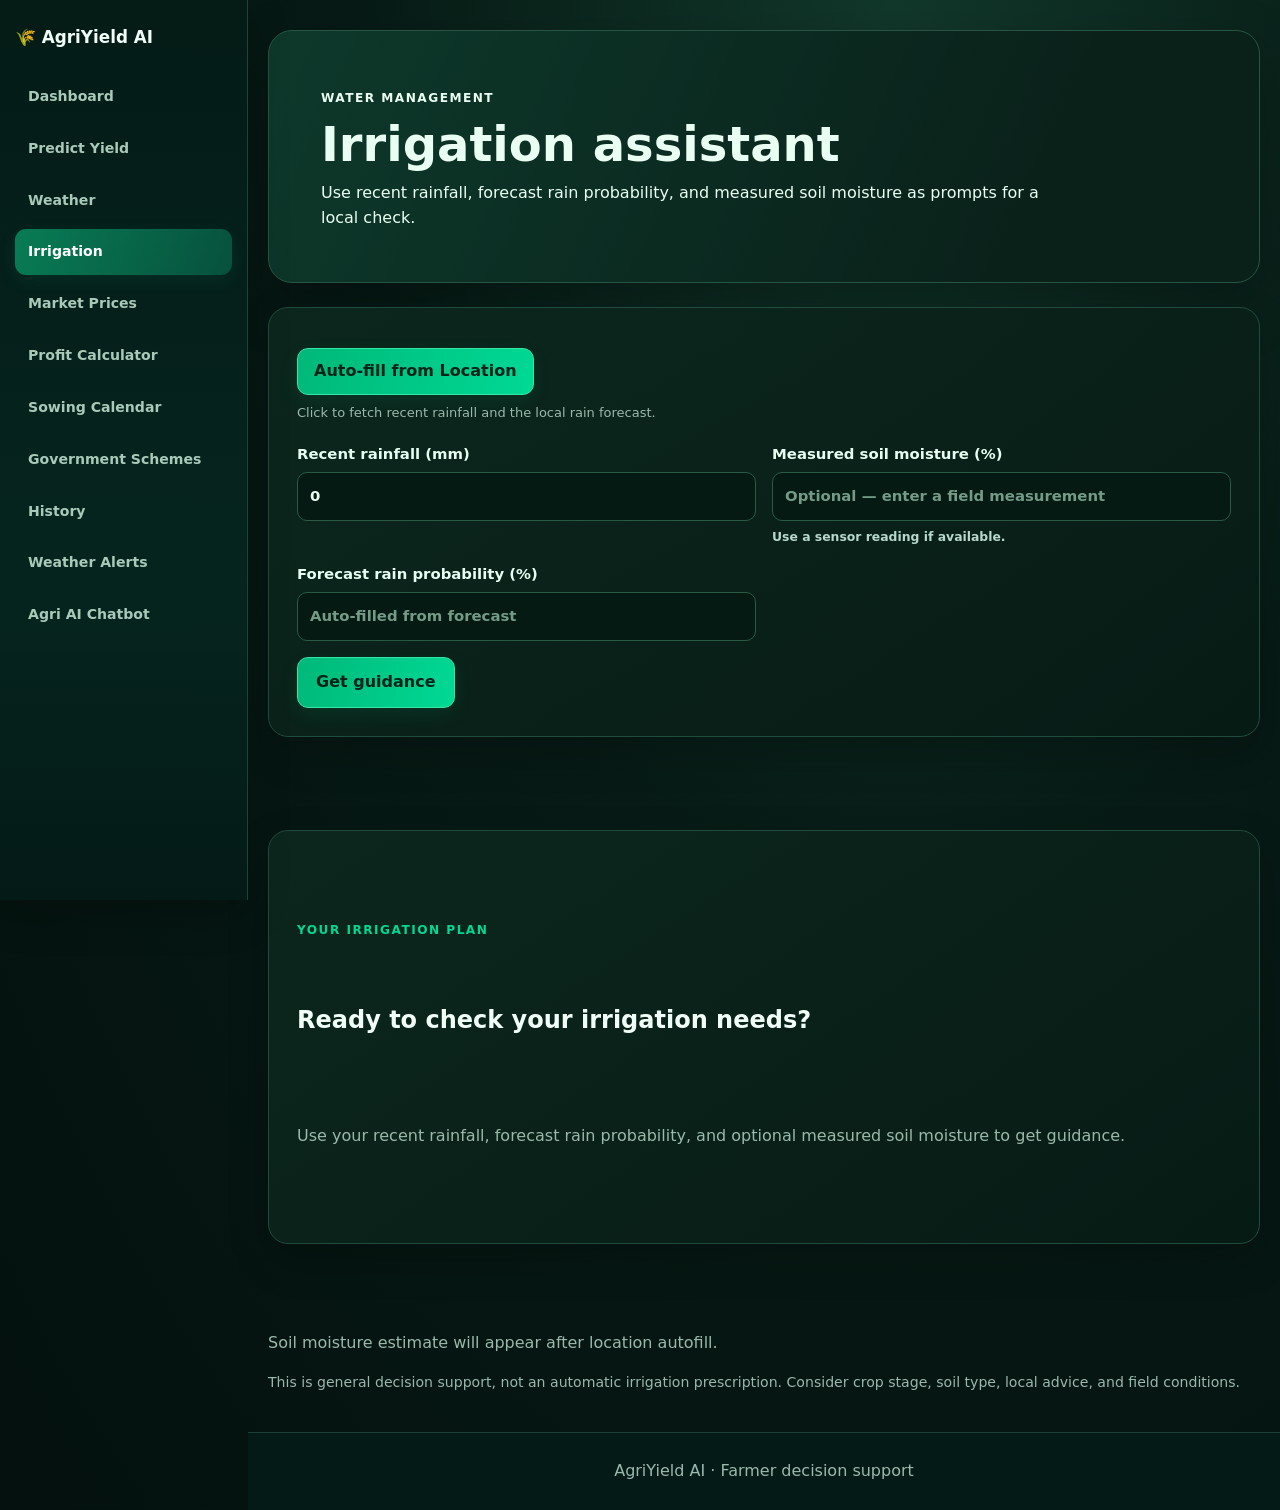
==== frontend/irrigation.html @ 2fd06957 "Prepare AgriYield AI for deployment" ====
<!doctype html>
<html lang="en">
<head>
  <meta charset="utf-8">
  <meta name="viewport" content="width=device-width, initial-scale=1">
  <title>Irrigation Assistant | AgriYield AI</title>
  <link rel="stylesheet" href="assets/css/style.css">
  <link rel="stylesheet" href="assets/css/farmer_features.css">
  <link rel="stylesheet" href="assets/css/dark_farm.css">
  <link rel="stylesheet" href="assets/css/forest_glass_features.css">
  <link rel="stylesheet" href="assets/css/language.css">
</head>
<body>
  <header class="fy-nav"><a class="fy-brand" href="index.html">🌾 AgriYield AI</a><nav class="main-nav" aria-label="Main navigation"><a href="index.html">Dashboard</a><a href="predict.html">Predict Yield</a><a href="weather.html">Weather</a><a href="irrigation.html" class="active" aria-current="page">Irrigation</a><a href="market.html">Market Prices</a><a href="profit.html">Profit Calculator</a><a href="sowing.html">Sowing Calendar</a><a href="schemes.html">Government Schemes</a><a href="history.html">History</a><a href="weather-alerts.html">Weather Alerts</a><a href="chatbot.html">Agri AI Chatbot</a></nav></header>

  <main class="fy-container">
    <section class="fy-hero">
      <p class="fy-eyebrow">WATER MANAGEMENT</p>
      <h1>Irrigation assistant</h1>
      <p>Use recent rainfall, forecast rain probability, and measured soil moisture as prompts for a local check.</p>
    </section>

    <section class="fy-panel">
      <div class="weather-autofill">
        <button type="button" id="irrigationAutoFillBtn">
          Auto-fill from Location
        </button>
        <p id="irrigationWeatherStatus" role="status">
          Click to fetch recent rainfall and the local rain forecast.
        </p>
      </div>

      <form id="irrigation-form" class="fy-form-grid">
        <label>
          Recent rainfall (mm)
          <input name="rainfall_mm" type="number" min="0" max="1000"
                 step="0.1" value="0" required>
        </label>

        <label>
          Measured soil moisture (%)
          <input name="soil_moisture_percent" type="number" min="0"
                 max="100" step="0.1"
                 placeholder="Optional — enter a field measurement">
          <small>Use a sensor reading if available.</small>
        </label>

        <label>
          Forecast rain probability (%)
          <input name="forecast_rain_probability" type="number" min="0"
                 max="100" step="0.1"
                 placeholder="Auto-filled from forecast">
        </label>

        <div class="fy-span-2">
          <button type="submit">Get guidance</button>
        </div>
      </form>
    </section>

    <div id="irrigation-result" class="fy-status" role="status" aria-live="polite">
      <div class="fy-panel irrigation-recommendation-card">
        <p class="fy-eyebrow">YOUR IRRIGATION PLAN</p>
        <h2>Ready to check your irrigation needs?</h2>
        <p>Use your recent rainfall, forecast rain probability, and optional measured soil moisture to get guidance.</p>
      </div>
    </div>

    <div class="fy-span-2">
      <p id="soilMoistureEstimate" role="status">
        Soil moisture estimate will appear after location autofill.
      </p>
    </div>

    <p class="fy-note">
      This is general decision support, not an automatic irrigation prescription.
      Consider crop stage, soil type, local advice, and field conditions.
    </p>
  </main>

  <footer class="fy-footer">
    AgriYield AI · Farmer decision support
  </footer>

  <script src="assets/js/farmer_features.js"></script>
  <script>
    AgriFeatures.initIrrigation();
  </script>
  <script src="assets/js/language.js"></script>
</body>
</html>
---- frontend/assets/css/style.css ----
/* AgriYield AI V2: rich, visual, responsive farm UI */
:root{--forest:#123b2a;--forest2:#1c5c3b;--leaf:#348451;--mint:#dff0df;--cream:#f5f6ef;--ink:#1d3327;--muted:#6d7e71;--line:#dce7dc;--shadow:0 18px 55px #123b2a12;--radius:22px}
*{box-sizing:border-box}html{scroll-behavior:smooth}body{margin:0;background:var(--cream);color:var(--ink);font-family:Inter,"Segoe UI",system-ui,sans-serif;line-height:1.6}a{color:inherit;text-decoration:none}button,input,select,textarea{font:inherit}.site-header{position:sticky;top:0;z-index:30;display:flex;align-items:center;justify-content:space-between;gap:20px;padding:13px clamp(16px,4.5vw,70px);background:#ffffffed;backdrop-filter:blur(15px);border-bottom:1px solid var(--line)}.brand{display:flex;align-items:center;gap:10px;font-size:1.13rem;font-weight:900;color:var(--forest);white-space:nowrap;line-height:1.15}.brand-mark{display:grid;place-items:center;width:43px;height:43px;background:var(--mint);border-radius:14px;font-size:1.4rem}.brand b{color:var(--leaf)}.brand small{display:block;margin-top:4px;color:var(--muted);font-size:.55rem;letter-spacing:.14em}.main-nav{display:flex;justify-content:flex-end;align-items:center;gap:4px;flex-wrap:wrap}.main-nav a{padding:8px 11px;border-radius:10px;color:#506657;font-size:.85rem;font-weight:750}.main-nav a:hover,.main-nav a.active{background:#e6f1e4;color:var(--forest)}.dashboard-shell,.prediction-shell{width:min(1280px,calc(100% - 36px));margin:28px auto 60px}.dashboard-hero,.prediction-hero{position:relative;isolation:isolate;display:flex;align-items:center;justify-content:space-between;gap:24px;min-height:440px;overflow:hidden;padding:clamp(28px,5vw,62px);border-radius:30px;color:#fff;background:linear-gradient(90deg,#103927f5 0%,#174a35e8 44%,#194d3590 100%),url("https://images.unsplash.com/photo-1500382017468-9049fed747ef?auto=format&fit=crop&w=1800&q=85") center 55%/cover;box-shadow:0 25px 65px #123b2a2b}.hero-overlay{position:absolute;z-index:-1;inset:0;background:radial-gradient(circle at 80% 20%,#e1d18c33,transparent 28%),linear-gradient(0deg,#09271955,transparent 55%)}.hero-copy{max-width:700px}.live-pill{display:inline-flex;align-items:center;gap:9px;padding:8px 12px;border:1px solid #ffffff40;border-radius:30px;background:#ffffff12;color:#e1f4dc;font-size:.7rem;font-weight:850;letter-spacing:.1em}.live-pill>span{width:7px;height:7px;border-radius:50%;background:#bceaa5;box-shadow:0 0 0 4px #bceaa525}.dashboard-hero h1,.prediction-hero h1{margin:23px 0 14px;color:white;font-size:clamp(2.7rem,5.5vw,5rem);line-height:.99;letter-spacing:-.055em}.dashboard-hero h1 em,.prediction-hero h1 em{color:#c8eea9;font-style:normal}.hero-copy>p,.prediction-hero-copy>p{max-width:570px;color:#e1eee2;font-size:1.05rem}.hero-actions{display:flex;flex-wrap:wrap;gap:12px;margin-top:25px}.button{display:inline-flex;align-items:center;justify-content:center;gap:12px;border:0;border-radius:12px;padding:13px 18px;font-weight:850;cursor:pointer;transition:transform .2s,box-shadow .2s}.button:hover{transform:translateY(-2px);box-shadow:0 10px 24px #0b291c33}.button-light{background:#fff;color:var(--forest)}.button-glass{background:#ffffff16;border:1px solid #ffffff55;color:white}.hero-footnote{margin-top:23px;color:#e2f1e1;font-size:.83rem}.hero-stat-card{align-self:flex-end;min-width:225px;max-width:260px;padding:22px;border:1px solid #ffffff80;border-radius:22px;background:#fafff0e8;color:var(--forest);box-shadow:0 20px 50px #09271940;backdrop-filter:blur(12px)}.stat-icon{display:grid;place-items:center;width:45px;height:45px;border-radius:14px;background:#e1f0d6;font-size:1.6rem}.hero-stat-card small,.hero-stat-card strong,.hero-stat-card>b{display:block}.hero-stat-card small{margin-top:17px;font-size:.65rem;font-weight:900;letter-spacing:.12em;color:var(--leaf)}.hero-stat-card strong{font-size:1.65rem;line-height:1.3}.hero-stat-card>b{font-size:.83rem}.stat-mini-bars{height:42px;display:flex;align-items:end;gap:5px;margin-top:15px}.stat-mini-bars i{flex:1;border-radius:4px 4px 0 0;background:linear-gradient(#6ca96b,#26734a)}.stat-mini-bars i:nth-child(1){height:35%}.stat-mini-bars i:nth-child(2){height:55%}.stat-mini-bars i:nth-child(3){height:44%}.stat-mini-bars i:nth-child(4){height:75%}.stat-mini-bars i:nth-child(5){height:59%}.stat-mini-bars i:nth-child(6){height:87%}.stat-mini-bars i:nth-child(7){height:66%}.stat-mini-bars i:nth-child(8){height:100%}.stat-mini-bars i:nth-child(9){height:78%}.stat-mini-bars i:nth-child(10){height:89%}.stat-mini-bars i:nth-child(11){height:70%}.stat-mini-bars i:nth-child(12){height:95%}.stat-caption{display:block;margin-top:8px;font-size:.72rem;color:var(--muted)}.dashboard-metrics{display:grid;grid-template-columns:repeat(3,minmax(0,1fr));gap:15px;margin:20px 0 40px}.metric-card{display:flex;align-items:center;gap:13px;padding:19px;border:1px solid var(--line);border-radius:18px;background:#fff;box-shadow:var(--shadow)}.metric-icon{display:grid;place-items:center;flex:0 0 47px;height:47px;border-radius:15px;font-size:1.4rem}.metric-green{background:#e4f2e2;color:#286c42}.metric-blue{background:#e1eff8;color:#337c9c}.metric-amber{background:#f8edd9;color:#a07128}.metric-card>div{flex:1;min-width:0}.metric-card small{font-size:.62rem;font-weight:900;letter-spacing:.1em;color:var(--muted)}.metric-card strong{display:block;color:var(--forest);font-size:1rem}.metric-card p{margin:2px 0 0;color:var(--muted);font-size:.79rem}.metric-card>a{display:grid;place-items:center;width:31px;height:31px;border-radius:10px;background:#f0f5ed;color:var(--forest);font-weight:900}.dashboard-main-grid{display:grid;grid-template-columns:minmax(0,1.45fr) minmax(300px,.8fr);gap:18px}.glass-panel{padding:24px;border:1px solid var(--line);border-radius:22px;background:#fff;box-shadow:var(--shadow)}.panel-heading{display:flex;justify-content:space-between;align-items:flex-start;gap:15px}.panel-kicker{display:block;color:var(--leaf);font-size:.67rem;font-weight:900;letter-spacing:.13em}.panel-heading h2,.section-heading h2{margin:5px 0;color:var(--forest);font-size:1.45rem;letter-spacing:-.035em}.panel-heading p,.section-heading p{margin:0;color:var(--muted);font-size:.85rem}.text-link{color:var(--leaf);font-weight:850;font-size:.82rem;white-space:nowrap}.chart-legend{display:flex;align-items:center;justify-content:space-between;gap:10px;margin-top:25px;font-size:.78rem;color:var(--muted)}.chart-legend span{display:flex;align-items:center;gap:8px}.chart-legend i{display:inline-block;width:9px;height:9px;border-radius:50%;background:#348451}.chart-legend small{font-size:.72rem}.yield-chart{position:relative;min-height:210px;margin-top:12px;padding:14px 8px 0;background:repeating-linear-gradient(to bottom,transparent 0,transparent 48px,#e9efe7 49px,#e9efe7 50px)}.yield-chart svg{width:100%;height:210px;overflow:visible}.chart-placeholder{display:grid;place-items:center;min-height:190px;color:var(--muted);font-size:.88rem}.chart-foot{display:flex;justify-content:space-between;gap:12px;margin-top:12px;padding-top:13px;border-top:1px solid #edf1e9;color:var(--muted);font-size:.73rem}.quick-panel{background:linear-gradient(145deg,#fff,#f4f8ef)}.round-leaf{display:grid;place-items:center;width:38px;height:38px;border-radius:13px;background:#e3f1de;color:var(--leaf);font-size:1.25rem}.quick-link{display:flex;align-items:center;gap:12px;padding:16px 0;border-bottom:1px solid #e8eee6}.quick-link:last-of-type{border-bottom:0}.quick-icon{display:grid;place-items:center;flex:0 0 41px;height:41px;border-radius:13px;font-size:1.35rem}.quick-icon.water{background:#e0eff8;color:#337c9c}.quick-icon.market{background:#f8edd9;color:#a07128}.quick-icon.history{background:#eee7fb;color:#7257a6}.quick-link>span:nth-child(2){flex:1}.quick-link b,.quick-link small{display:block}.quick-link b{color:var(--forest);font-size:.88rem}.quick-link small{color:var(--muted);font-size:.76rem}.quick-link>strong{color:var(--leaf)}.quick-note{display:flex;gap:9px;margin-top:16px;padding:12px;border-radius:12px;background:#eaf3e5;color:#526a55;font-size:.76rem}.section-heading{margin:42px 0 18px}.section-heading h2{font-size:1.8rem}.tool-grid{display:grid;grid-template-columns:repeat(3,minmax(0,1fr));gap:16px}.tool-card{position:relative;overflow:hidden;min-height:245px;padding:23px;border:1px solid var(--line);border-radius:21px;background:#fff;box-shadow:var(--shadow);transition:transform .22s,box-shadow .22s}.tool-card:before{content:"";position:absolute;right:-25px;top:-30px;width:125px;height:125px;border-radius:50%;background:#e9f3e3;opacity:.8}.tool-card:hover{transform:translateY(-5px);box-shadow:0 20px 42px #123b2a17}.tool-card-icon{position:relative;display:grid;place-items:center;width:48px;height:48px;border-radius:15px;background:#e3f1df;color:var(--forest);font-size:1.45rem}.tool-card small,.tool-card h3,.tool-card p,.tool-card>b{position:relative;display:block}.tool-card small{margin-top:20px;color:var(--leaf);font-size:.65rem;font-weight:900;letter-spacing:.12em}.tool-card h3{margin:5px 0;color:var(--forest);font-size:1.16rem}.tool-card p{margin:0 0 16px;color:var(--muted);font-size:.84rem}.tool-card>b{color:var(--leaf);font-size:.81rem}.tool-weather:before{background:#dceff5}.tool-soil:before{background:#f3e7d2}.tool-water:before{background:#dcecf5}.tool-market:before{background:#f8ead4}.tool-history:before{background:#e9e1f7}.dashboard-disclaimer{margin-top:22px;padding:15px 18px;border:1px solid var(--line);border-radius:14px;background:#eef3e8;color:var(--muted);font-size:.78rem}.prediction-hero{min-height:310px;margin-bottom:23px;background:linear-gradient(90deg,#103927f5,#174a35d9 48%,#174a3580),url("https://images.unsplash.com/photo-1499529112087-3cb3b73_a0f1?auto=format&fit=crop&w=1600&q=80") center 50%/cover}.prediction-hero-copy{position:relative;z-index:2;max-width:700px}.prediction-hero h1{font-size:clamp(2.6rem,5vw,4.4rem)}.prediction-hero-copy>p{max-width:610px}.hero-orbit{position:relative;display:grid;place-items:center;flex:0 0 225px;width:225px;height:225px;border-radius:50%;background:#ffffff12;border:1px solid #ffffff45}.orbit-ring{position:absolute;inset:25px;border:1px dashed #ffffff8a;border-radius:50%;animation:orbit 25s linear infinite}.orbit-center{display:grid;place-items:center;width:112px;height:112px;border-radius:50%;background:#f8fff0;color:var(--forest);font-size:3rem;box-shadow:0 12px 35px #0a291c55}.orbit-tag{position:absolute;display:grid;place-items:center;width:52px;height:28px;border-radius:20px;background:#fff;color:var(--forest);font-size:.62rem;font-weight:900;box-shadow:0 5px 15px #0b291c30}.tag-one{top:22px;left:30px}.tag-two{right:5px;top:95px}.tag-three{left:43px;bottom:22px}@keyframes orbit{to{transform:rotate(360deg)}}.prediction-layout{display:grid;grid-template-columns:minmax(0,1.4fr) minmax(280px,.75fr);align-items:start;gap:18px}.prediction-form-card,.side-tip,.side-weather,.side-history{border:1px solid var(--line);border-radius:22px;background:#fff;box-shadow:var(--shadow)}.prediction-form-card{padding:clamp(20px,3vw,32px)}.form-card-heading{display:flex;align-items:center;gap:13px;margin-bottom:23px}.step-number{display:grid;place-items:center;flex:0 0 46px;height:46px;border-radius:15px;background:#e2f1de;color:var(--leaf);font-weight:900}.form-card-heading h2{margin:3px 0;color:var(--forest);font-size:1.45rem}.form-card-heading p{margin:0;color:var(--muted);font-size:.85rem}.prediction-form{display:grid;grid-template-columns:repeat(2,minmax(0,1fr));gap:17px}.field-block{min-width:0}.field-wide,.field-divider,.submit-prediction{grid-column:1/-1}.field-block label{display:block;margin-bottom:7px;color:#314a38;font-size:.88rem;font-weight:850}.field-block label span{margin-left:4px;color:var(--muted);font-size:.8rem;font-weight:650}.field-block input,.field-block select{width:100%;min-height:49px;padding:12px 13px;border:1px solid #d2dfd2;border-radius:12px;background:#fafcf7;color:var(--ink);outline:none;transition:border-color .2s,box-shadow .2s}.field-block input:focus,.field-block select:focus{border-color:var(--leaf);box-shadow:0 0 0 4px #34845119}.field-block small{display:block;margin-top:5px;color:var(--muted);font-size:.74rem}.field-divider{display:flex;justify-content:space-between;gap:10px;align-items:center;margin:2px 0 -2px;padding-top:17px;border-top:1px solid #e8eee6;color:var(--forest);font-size:.9rem;font-weight:900}.field-divider small{color:var(--muted);font-size:.75rem;font-weight:500}.submit-prediction{width:100%;min-height:53px;margin-top:3px;background:linear-gradient(100deg,#236d43,#398a55);color:#fff}.prediction-side{display:grid;gap:15px}.side-tip{padding:23px;background:linear-gradient(145deg,#e5f1df,#fff)}.tip-icon{display:grid;place-items:center;width:43px;height:43px;border-radius:14px;background:#fff;font-size:1.4rem;margin-bottom:16px}.side-tip h3,.side-weather h3,.side-history h3{margin:5px 0 7px;color:var(--forest);font-size:1.2rem;line-height:1.3}.side-tip p,.side-weather p,.side-history p{margin:0;color:var(--muted);font-size:.83rem}.side-weather,.side-history{display:flex;gap:13px;padding:19px}.weather-sun,.history-mark{display:grid;place-items:center;flex:0 0 43px;height:43px;border-radius:14px;background:#f9edcf;font-size:1.35rem}.history-mark{background:#ece5fa;color:#7255a6}.side-weather a,.side-history a{display:inline-block;margin-top:10px;color:var(--leaf);font-size:.82rem;font-weight:850}.d-none{display:none!important}.loading-state{display:flex;align-items:center;justify-content:center;gap:12px;padding:15px;color:var(--muted)}.loading-state p{margin:0}.loading-spinner{width:22px;height:22px;border:3px solid #dcebdc;border-top-color:var(--leaf);border-radius:50%;animation:spin .8s linear infinite}@keyframes spin{to{transform:rotate(360deg)}}.prediction-result{position:relative;display:flex;gap:20px;overflow:hidden;margin-top:22px;padding:27px;border:1px solid #b9d7b9;border-radius:23px;background:linear-gradient(110deg,#e5f3e2,#fff);box-shadow:var(--shadow)}.result-symbol{display:grid;place-items:center;flex:0 0 52px;height:52px;border-radius:16px;background:var(--leaf);color:#fff;font-size:1.6rem}.result-content{position:relative;z-index:1}.prediction-result h2{margin:4px 0;color:var(--forest)}.result-crop{color:var(--muted)}.yield-number{display:flex;align-items:baseline;gap:9px;flex-wrap:wrap}.yield-number strong{font-size:clamp(2.4rem,5vw,3.5rem);line-height:1.15;color:var(--forest);letter-spacing:-.05em}.yield-number span{font-weight:800;color:var(--leaf)}.result-disclaimer{color:var(--muted);font-size:.82rem}.result-history-link{color:var(--leaf);font-weight:850}.result-decoration{position:absolute;right:30px;bottom:-28px;font-size:9rem;opacity:.12}.site-footer{display:flex;justify-content:space-between;gap:12px;flex-wrap:wrap;padding:24px clamp(18px,4.5vw,70px);background:var(--forest);color:#e1eee2;font-size:.82rem}.site-footer span:first-child{font-weight:900}
@media(max-width:1000px){.site-header{align-items:flex-start;flex-direction:column}.main-nav{justify-content:flex-start}.dashboard-hero,.prediction-hero{align-items:flex-start}.hero-stat-card{min-width:190px}.dashboard-main-grid{grid-template-columns:1fr}.tool-grid{grid-template-columns:repeat(2,minmax(0,1fr))}.prediction-layout{grid-template-columns:1fr}.prediction-side{grid-template-columns:repeat(2,minmax(0,1fr))}.side-tip{grid-row:span 2}}
@media(max-width:650px){.site-header{position:static}.main-nav{gap:2px}.main-nav a{padding:7px 8px;font-size:.79rem}.dashboard-shell,.prediction-shell{width:calc(100% - 22px);margin-top:16px}.dashboard-hero,.prediction-hero{flex-direction:column;min-height:auto;padding:26px 22px;background-position:center}.dashboard-hero h1,.prediction-hero h1{font-size:2.75rem}.hero-stat-card{align-self:stretch;max-width:none}.dashboard-metrics{grid-template-columns:1fr}.dashboard-main-grid{grid-template-columns:1fr}.glass-panel{padding:18px}.panel-heading{flex-direction:column}.chart-legend,.chart-foot{align-items:flex-start;flex-direction:column}.tool-grid{grid-template-columns:1fr}.tool-card{min-height:210px}.prediction-hero{gap:20px}.hero-orbit{align-self:center;flex-basis:auto;width:185px;height:185px}.orbit-center{width:90px;height:90px}.prediction-form{grid-template-columns:1fr}.field-wide,.field-divider,.submit-prediction{grid-column:1}.field-divider{align-items:flex-start;flex-direction:column;gap:3px}.prediction-side{grid-template-columns:1fr}.side-tip{grid-row:auto}.prediction-result{padding:20px;gap:13px}.result-symbol{flex-basis:42px;height:42px}.site-footer{flex-direction:column}}
---- frontend/assets/css/farmer_features.css ----
:root{--fy-green:#1e6b45;--fy-deep:#174b34;--fy-lime:#dff1df;--fy-cream:#fbf8ef;--fy-ink:#26382d;--fy-muted:#68776d;--fy-border:#dce7dc;--fy-shadow:0 12px 32px rgba(23,75,52,.08)}
*{box-sizing:border-box}
body{margin:0;background:var(--fy-cream);color:var(--fy-ink);font-family:system-ui,-apple-system,"Segoe UI",sans-serif;line-height:1.55}
a{color:inherit;text-decoration:none}
.fy-nav{display:flex;align-items:center;justify-content:space-between;gap:18px;flex-wrap:wrap;padding:16px clamp(16px,5vw,70px);background:#fff;border-bottom:1px solid var(--fy-border);position:sticky;top:0;z-index:5}
.fy-brand{font-size:1.15rem;font-weight:800;color:var(--fy-deep)}
.fy-nav nav{display:flex;gap:8px 18px;flex-wrap:wrap}
.fy-nav nav a{font-size:.94rem;font-weight:650;color:#3d5a48}
.fy-nav nav a:hover{color:var(--fy-green);text-decoration:underline}
.fy-container{width:min(1120px,calc(100% - 32px));margin:32px auto 56px}
.fy-hero{padding:clamp(26px,5vw,52px);border-radius:24px;background:linear-gradient(125deg,#174b34,#27804f);color:white;box-shadow:var(--fy-shadow);margin-bottom:24px}
.fy-hero h1{color:white;font-size:clamp(2rem,4vw,3rem);line-height:1.12;margin:.2em 0}
.fy-hero p{max-width:720px;color:#e7f5e9;margin:.5em 0 0}
.fy-eyebrow{text-transform:uppercase;letter-spacing:.14em;font-size:.76rem;font-weight:800;color:#c5edce!important}
.fy-panel{background:#fff;border:1px solid var(--fy-border);border-radius:18px;padding:clamp(18px,3vw,28px);box-shadow:var(--fy-shadow);margin:22px 0}
.fy-panel h2{margin-top:0;color:var(--fy-deep)}
.fy-grid{display:grid;gap:14px;margin:18px 0 28px}
.fy-grid-4{grid-template-columns:repeat(4,minmax(0,1fr))}
.fy-grid-5{grid-template-columns:repeat(5,minmax(0,1fr))}
.fy-metric{background:white;border:1px solid var(--fy-border);border-radius:16px;padding:18px;box-shadow:var(--fy-shadow)}
.fy-metric span{display:block;color:var(--fy-muted);font-size:.85rem}
.fy-metric strong{display:block;color:var(--fy-deep);font-size:1.55rem;margin-top:7px;overflow-wrap:anywhere}
.fy-metric small{color:var(--fy-muted)}
.fy-form-grid{display:grid;grid-template-columns:repeat(2,minmax(0,1fr));gap:16px}
.fy-form-grid label,.fy-inline-form label{display:flex;flex-direction:column;gap:6px;font-weight:650;font-size:.93rem}
.fy-span-2{grid-column:span 2}
.fy-inline-form{display:flex;align-items:end;gap:12px;flex-wrap:wrap}
.fy-inline-form label{min-width:220px;flex:1}
.fy-form-grid input,.fy-form-grid textarea,.fy-inline-form input{width:100%;padding:12px;border:1px solid #cbd9cc;border-radius:10px;background:#fff;color:var(--fy-ink);font:inherit}
.fy-form-grid input:focus,.fy-form-grid textarea:focus,.fy-inline-form input:focus{outline:3px solid #d7efdc;border-color:var(--fy-green)}
button{border:0;border-radius:10px;padding:12px 18px;background:var(--fy-green);color:#fff;font:inherit;font-weight:750;cursor:pointer}
button:hover{background:var(--fy-deep)}
.fy-button-secondary{background:#edf4ee;color:var(--fy-deep)}
.fy-status{margin:14px 0;color:var(--fy-muted);white-space:pre-wrap}
.fy-alert{background:#fff7dd;border:1px solid #eadba6;border-radius:12px;padding:14px 16px;color:#6e5413;margin:16px 0}
.fy-note{font-size:.88rem;color:var(--fy-muted)}
.fy-table-wrap{overflow:auto;background:white;border:1px solid var(--fy-border);border-radius:14px;margin:16px 0}
.fy-table{width:100%;border-collapse:collapse;min-width:620px}
.fy-table th,.fy-table td{padding:12px 14px;text-align:left;border-bottom:1px solid #edf1eb;font-size:.92rem}
.fy-table th{background:#edf6ed;color:var(--fy-deep)}
.fy-table tr:last-child td{border-bottom:0}
.fy-footer{text-align:center;padding:26px 16px;background:var(--fy-deep);color:#e7f5e9}
@media(max-width:850px){.fy-grid-4{grid-template-columns:repeat(2,minmax(0,1fr))}.fy-grid-5{grid-template-columns:repeat(2,minmax(0,1fr))}}
@media(max-width:560px){.fy-nav{position:static}.fy-nav nav{gap:10px}.fy-form-grid{grid-template-columns:1fr}.fy-span-2{grid-column:auto}.fy-grid-4,.fy-grid-5{grid-template-columns:1fr 1fr}.fy-inline-form label{min-width:100%}.fy-container{width:min(100% - 22px,1120px);margin-top:18px}}

/* Prediction history summary cards */
.history-summary {
  display: grid;
  grid-template-columns: repeat(4, minmax(0, 1fr));
  gap: 16px;
  margin: 24px 0;
}

.history-stat-card {
  padding: 22px;
  border: 1px solid rgba(120, 180, 120, 0.25);
  border-radius: 16px;
  background: rgba(15, 40, 25, 0.85);
  min-width: 0;
}

.history-stat-card p {
  margin: 0 0 12px;
  color: #c3d6c7;
  font-size: 0.9rem;
}

.history-stat-card h2 {
  margin: 0;
  color: #8eea9a;
  font-size: 1.8rem;
  overflow-wrap: anywhere;
}

.history-stat-card small {
  display: block;
  margin-top: 6px;
  color: #c3d6c7;
}

@media (max-width: 800px) {
  .history-summary {
    grid-template-columns: repeat(2, minmax(0, 1fr));
  }
}

@media (max-width: 450px) {
  .history-summary {
    grid-template-columns: 1fr;
  }
}

/* Crop Sowing Calendar form layout */
#sowing-form {
    display: grid;
    grid-template-columns: repeat(2, minmax(0, 1fr));
    gap: 18px;
    align-items: end;
}

#sowing-form label {
    display: flex;
    flex-direction: column;
    gap: 8px;
    min-width: 0;
    font-weight: 600;
}

#sowing-form input,
#sowing-form select {
    width: 100%;
    min-width: 0;
    box-sizing: border-box;
    padding: 12px;
    border-radius: 8px;
}

#sowing-form button {
    width: fit-content;
    min-height: 44px;
}

#sowing-status {
    margin-top: 16px;
}

@media (max-width: 650px) {
    #sowing-form {
        grid-template-columns: 1fr;
    }
}

/* Crop Sowing Calendar reminder labels */
.sowing-reminder-status {
    display: inline-block;
    padding: 7px 12px;
    border-radius: 8px;
    font-size: 14px;
    font-weight: 600;
    margin: 8px 0;
}

.sowing-reminder-status.overdue {
    color: #fecaca;
    background: #7f1d1d;
    border: 1px solid #ef4444;
}

.sowing-reminder-status.due-today {
    color: #bbf7d0;
    background: #14532d;
    border: 1px solid #22c55e;
}

.sowing-reminder-status.coming-up-soon {
    color: #fef3c7;
    background: #78350f;
    border: 1px solid #f59e0b;
}

.sowing-reminder-status.scheduled {
    color: #d1fae5;
    background: #064e3b;
    border: 1px solid #10b981;
}
---- frontend/assets/css/dark_farm.css ----
/* AgriYield AI — Dark Farm design kit. UI-only overrides; API and prediction JS untouched. */
:root{--forest:#071c19;--forest2:#0b3029;--leaf:#00d68f;--mint:#0d3d32;--cream:#071512;--ink:#e7f4ef;--muted:#9bb8ad;--line:#1b4038;--shadow:0 18px 55px #0005;--radius:18px;--fy-green:#00c985;--fy-deep:#f6fcfb;--fy-bg:#071512;--fy-card:#0c211d;--fy-text:#e7f4ef;--fy-muted:#9bb8ad;--fy-border:#21443a}
html{scroll-behavior:smooth}body{background:#071512!important;color:#e7f4ef!important;font-family:Inter,"Segoe UI",system-ui,sans-serif!important;padding-left:248px!important;min-height:100vh}a{color:inherit}.site-header,.fy-nav{position:fixed!important;left:0!important;top:0!important;bottom:0!important;width:248px!important;height:100vh!important;z-index:100!important;display:flex!important;flex-direction:column!important;align-items:stretch!important;justify-content:flex-start!important;gap:24px!important;padding:24px 15px!important;background:linear-gradient(180deg,#061b17f5,#092a23f5),url("https://images.unsplash.com/photo-1500382017468-9049fed747ef?auto=format&fit=crop&w=500&q=75") center/cover!important;border-right:1px solid #1e493d!important;border-bottom:0!important;backdrop-filter:blur(18px)!important;overflow-y:auto!important}.site-header:before,.fy-nav:before{content:"";position:absolute;inset:0;background:linear-gradient(180deg,#041b16f2 0%,#06251ff5 65%,#041a16f8);z-index:-1}.brand,.fy-brand{color:#f3fff9!important;font-size:1.05rem!important;font-weight:900!important;white-space:normal!important}.brand-mark{background:#0d4535!important;color:#00e29a!important}.brand small{color:#7cae9a!important}.main-nav,.fy-nav nav{display:flex!important;flex-direction:column!important;align-items:stretch!important;justify-content:flex-start!important;gap:6px!important;width:100%!important}.main-nav a,.fy-nav nav a{display:flex!important;align-items:center!important;gap:10px!important;padding:12px 13px!important;border-radius:11px!important;color:#b5cec4!important;font-size:.88rem!important;font-weight:700!important;white-space:normal!important}.main-nav a:hover,.main-nav a.active,.fy-nav nav a:hover,.fy-nav nav a.active{background:linear-gradient(100deg,#087c55,#07523d)!important;color:#fff!important;box-shadow:0 5px 18px #00c98518!important}.dashboard-shell,.prediction-shell{width:min(1440px,calc(100% - 42px))!important;margin:24px auto 48px!important}.dashboard-hero,.prediction-hero{border:1px solid #285547!important;border-radius:22px!important;background-image:linear-gradient(90deg,#061c18f5 0%,#082b23d9 48%,#08251b78 100%),url("https://images.unsplash.com/photo-1500382017468-9049fed747ef?auto=format&fit=crop&w=1800&q=85")!important;box-shadow:0 24px 70px #0005!important}.dashboard-hero h1,.prediction-hero h1{color:#f2fff8!important}.dashboard-hero h1 em,.prediction-hero h1 em{color:#00e49a!important}.live-pill{border-color:#3c7764!important;background:#062a22b8!important;color:#baf9df!important}.hero-stat-card{background:#0b2822ed!important;color:#e9fff4!important;border-color:#326552!important}.hero-stat-card small,.panel-kicker{color:#00d994!important}.hero-stat-card strong,.hero-stat-card>b{color:#f2fff8!important}.stat-icon,.round-leaf{background:#123e31!important;color:#00e49a!important}.metric-card,.glass-panel,.tool-card,.prediction-form-panel,.prediction-side article,.prediction-result,.fy-panel,.fy-table-wrap{background:#0b211c!important;border-color:#1e4539!important;color:#e6f5ed!important;box-shadow:0 16px 40px #0003!important}.metric-card strong,.panel-heading h2,.section-heading h2,.quick-link b,.tool-card h3,.prediction-form-panel h2,.prediction-side h3,.fy-panel h2,.fy-panel h3{color:#f0fff7!important}.metric-card small,.metric-card p,.panel-heading p,.section-heading p,.quick-link small,.tool-card p,.stat-caption,.chart-legend,.chart-foot,.fy-note{color:#9bb8ad!important}.metric-green,.metric-blue,.metric-amber,.quick-icon,.tool-card-icon{background:#123c30!important;color:#5bf0b2!important}.quick-panel{background:linear-gradient(145deg,#0b211c,#0d2a22)!important}.quick-link{border-color:#1c4035!important}.quick-note,.dashboard-disclaimer{background:#102e25!important;border-color:#1e4b3c!important;color:#b7d7c9!important}.tool-card:before{background:#123b2e!important;opacity:.85}.tool-card:hover{box-shadow:0 22px 45px #0006!important}.yield-chart{background:repeating-linear-gradient(to bottom,transparent 0,transparent 48px,#19382f 49px,#19382f 50px)!important}.chart-foot{border-color:#1d4035!important}.prediction-hero{min-height:300px!important}.prediction-form-panel label,.field-block label{color:#cfe4d9!important}.prediction-form-panel input,.prediction-form-panel select,.fy-inline-form input,.fy-inline-form select,.fy-form-grid input,.fy-form-grid select,.fy-form-grid textarea{background:#071a16!important;border-color:#285144!important;color:#e8fff5!important}.prediction-form-panel input:focus,.prediction-form-panel select:focus{outline:2px solid #00c985!important}.button-primary,.submit-prediction,button{background:linear-gradient(100deg,#00b879,#00d994)!important;color:#032219!important}.button-primary:hover,button:hover{filter:brightness(1.08)}.button-light{background:#e8fff4!important;color:#063b2a!important}.button-glass{background:#05271f99!important;border-color:#7bbba3!important;color:white!important}.site-footer,.fy-footer{background:#041a16!important;color:#9bb8ad!important;border-top:1px solid #1c4035!important}.fy-container{width:min(1200px,calc(100% - 40px))!important;margin:30px auto!important}.fy-nav+.fy-container{margin-top:30px!important}.fy-hero{background:linear-gradient(100deg,#0c3a2b,#0b211c)!important;border:1px solid #285144!important;color:#effff7!important}.fy-hero h1,.fy-hero h2,.fy-hero p{color:#effff7!important}.fy-eyebrow{color:#00d994!important}.fy-grid>*,.fy-grid-4>*,.fy-grid-5>*{background:#0b211c!important;border-color:#1e4539!important;color:#e7f4ef!important;box-shadow:0 14px 34px #0003!important}.fy-table{color:#e7f4ef!important}.fy-table th{background:#12372c!important;color:#baf8dc!important}.fy-table td{border-color:#1c4035!important}.fy-table tr:nth-child(even){background:#0d2821!important}.fy-alert{background:#342b13!important;border-color:#6c5a22!important;color:#f9e7a4!important}.fy-button-secondary{background:#153b2f!important;color:#d8f7e7!important}.fy-status{color:#b5d4c5!important}.fy-footer{margin-top:38px!important}
@media(max-width:900px){body{padding-left:0!important;padding-top:74px!important}.site-header,.fy-nav{right:0!important;bottom:auto!important;width:100%!important;height:auto!important;min-height:68px!important;flex-direction:row!important;align-items:center!important;padding:10px 14px!important;gap:12px!important}.main-nav,.fy-nav nav{flex-direction:row!important;overflow-x:auto!important;white-space:nowrap!important;gap:4px!important}.main-nav a,.fy-nav nav a{flex:0 0 auto!important;padding:9px 11px!important}.brand,.fy-brand{flex:0 0 auto!important}.dashboard-shell,.prediction-shell{width:calc(100% - 24px)!important;margin:14px auto 30px!important}.dashboard-main-grid{grid-template-columns:1fr!important}.tool-grid{grid-template-columns:repeat(2,minmax(0,1fr))!important}}
@media(max-width:560px){body{padding-top:108px!important}.site-header,.fy-nav{align-items:flex-start!important;flex-direction:column!important}.main-nav,.fy-nav nav{width:100%!important}.dashboard-metrics{grid-template-columns:1fr!important}.tool-grid{grid-template-columns:1fr!important}.dashboard-hero,.prediction-hero{padding:25px!important;min-height:360px!important}.hero-stat-card{display:none!important}.fy-container{width:calc(100% - 20px)!important}.fy-grid-4,.fy-grid-5{grid-template-columns:1fr 1fr!important}}

/* Dashboard live location weather widget */
.dashboard-weather{margin:24px 0;padding:24px;background:linear-gradient(135deg,rgba(11,43,35,.96),rgba(7,25,25,.98));border:1px solid rgba(70,150,116,.25);border-radius:22px;color:#eefbf5;box-shadow:0 16px 36px rgba(0,0,0,.15)}
.weather-panel-heading{display:flex;align-items:center;justify-content:space-between;gap:16px;margin-bottom:18px}.weather-panel-heading h2{margin:5px 0 4px;font-size:clamp(1.25rem,2vw,1.7rem)}.weather-panel-heading p{margin:0;color:#a8c9bc;font-size:.9rem}.weather-retry-button{border:1px solid rgba(91,219,165,.45);background:rgba(21,117,81,.25);color:#c8ffe5;border-radius:12px;padding:11px 15px;font:inherit;font-weight:700;cursor:pointer}.weather-retry-button:hover{background:rgba(21,160,104,.35)}.dashboard-weather-content{display:grid;grid-template-columns:minmax(180px,.9fr) minmax(240px,1.1fr);gap:14px}.weather-current-card,.weather-stat,.weather-day{background:rgba(255,255,255,.045);border:1px solid rgba(174,226,202,.12);border-radius:16px}.weather-current-card{display:flex;align-items:center;gap:18px;padding:20px}.weather-big-icon{font-size:3.2rem;filter:drop-shadow(0 6px 12px rgba(0,0,0,.2))}.weather-current-card small,.weather-stat small{display:block;color:#92bca9;font-size:.7rem;letter-spacing:.08em;font-weight:800}.weather-temperature{display:block;font-size:2.5rem;line-height:1.2;color:#eafff4}.weather-current-card p{margin:4px 0;color:#d5f3e5}.weather-current-card span{font-size:.8rem;color:#a8c9bc}.weather-stat-grid{display:grid;grid-template-columns:repeat(3,minmax(0,1fr));gap:10px}.weather-stat{padding:16px 12px;display:flex;flex-direction:column;justify-content:center;gap:8px}.weather-stat>span{font-size:1.2rem}.weather-stat strong{font-size:1.15rem;color:#edfff5}.weather-forecast{grid-column:1/-1;display:grid;grid-template-columns:repeat(5,minmax(0,1fr));gap:10px;margin-top:2px}.weather-forecast-title{grid-column:1/-1;color:#a8c9bc;font-weight:800;font-size:.78rem;letter-spacing:.08em;text-transform:uppercase}.weather-day{display:flex;flex-direction:column;align-items:center;gap:7px;padding:14px 8px;text-align:center}.weather-day>span:first-child{color:#c0ded0;font-size:.8rem}.weather-day-icon{font-size:1.45rem}.weather-day strong{font-size:1.1rem}.weather-day small{font-size:.68rem;color:#a8c9bc}.weather-privacy-note{margin:14px 0 0;color:#85a99a;font-size:.75rem;line-height:1.5}.weather-loading{min-height:120px;display:flex;align-items:center;justify-content:center;gap:12px;color:#b8d7c9;background:rgba(255,255,255,.035);border-radius:16px}.weather-loader{width:22px;height:22px;border:2px solid rgba(88,224,161,.25);border-top-color:#4ce6a1;border-radius:50%;animation:weather-spin .8s linear infinite}@keyframes weather-spin{to{transform:rotate(360deg)}}.weather-fallback{grid-column:1/-1;display:flex;align-items:center;gap:14px;padding:20px;border:1px solid rgba(255,194,110,.2);background:rgba(255,194,110,.05);border-radius:16px}.weather-fallback-icon{font-size:2rem}.weather-fallback p{margin:6px 0 10px;color:#b6d1c4}.weather-manual-link{color:#61e6ad;font-weight:800;text-decoration:none}.weather-manual-link:hover{text-decoration:underline}
@media(max-width:760px){.dashboard-weather{padding:17px}.weather-panel-heading{align-items:flex-start;flex-direction:column}.dashboard-weather-content{grid-template-columns:1fr}.weather-forecast{grid-template-columns:repeat(5,minmax(0,1fr));gap:5px}.weather-day{padding:11px 3px}.weather-day small{font-size:.6rem}.weather-stat{padding:12px 8px}}

/* Fix text visibility on dark weather cards */
.fy-panel,
.fy-grid,
.fy-grid-4,
.fy-grid-5 {
    color: #E8FFF5;
}

.fy-grid h1,
.fy-grid h2,
.fy-grid h3,
.fy-grid strong,
.fy-grid b,
.fy-grid p,
.fy-grid span,
.fy-grid div {
    color: #E8FFF5;
}

/* Make weather values stand out */
#weather-current,
#weather-daily {
    color: #F0FFF8;
}

#weather-current strong,
#weather-daily strong {
    color: #FFFFFF;
    font-weight: 700;
}

/* Keep secondary descriptions readable */
.fy-note,
.fy-status {
    color: #B8D8CC;
}


/* ===== Dark Farm: Prediction Form Visibility Fix ===== */

/* Form panels and cards */
#predictionForm,
.prediction-form,
.prediction-card,
.form-card,
.fy-panel {
    background: #0B211B !important;
    color: #F0FFF7 !important;
    border: 1px solid #214C3D !important;
}

/* Headings and labels */
#predictionForm h1,
#predictionForm h2,
#predictionForm h3,
#predictionForm label,
.prediction-form label,
.prediction-card label,
.form-card label,
.fy-panel label {
    color: #E7FFF2 !important;
}

/* Inputs, dropdowns and text areas */
#predictionForm input,
#predictionForm select,
#predictionForm textarea,
.prediction-form input,
.prediction-form select,
.prediction-form textarea,
.fy-panel input,
.fy-panel select,
.fy-panel textarea {
    background-color: #102D24 !important;
    color: #FFFFFF !important;
    border: 1px solid #376B55 !important;
}

/* Dropdown options */
#predictionForm select option,
.fy-panel select option {
    background: #102D24;
    color: #FFFFFF;
}

/* Placeholder text */
#predictionForm input::placeholder,
#predictionForm textarea::placeholder,
.fy-panel input::placeholder,
.fy-panel textarea::placeholder {
    color: #A9C7B9 !important;
    opacity: 1;
}

/* Helper text */
#predictionForm small,
#predictionForm .form-text,
.fy-panel small,
.fy-panel .form-text {
    color: #B8D8CC !important;
}

/* Numbered section and field labels */
label {
    color: #DDF7E9;
}

/* Keep entered values readable */
input,
select,
textarea {
    caret-color: #00E5A0;
}


/* ===== Dark Farm: Remove White Prediction Form ===== */

/* Main prediction page content and outer form card */
body:has(#predictionForm) main,
body:has(#predictionForm) .container,
body:has(#predictionForm) .prediction-wrapper,
body:has(#predictionForm) .prediction-card,
body:has(#predictionForm) .form-card {
    background: #071A15 !important;
    color: #E9FFF4 !important;
}

/* Main white panel visible around the form */
body:has(#predictionForm) #predictionForm {
    background: #0B211B !important;
    color: #E9FFF4 !important;
    border: 1px solid #214C3D !important;
    border-radius: 18px !important;
    padding: 24px !important;
    box-shadow: 0 12px 35px rgba(0, 0, 0, 0.25);
}

/* Inner sections and dividers */
body:has(#predictionForm) #predictionForm section,
body:has(#predictionForm) #predictionForm .form-section,
body:has(#predictionForm) #predictionForm .card-body {
    background: transparent !important;
    color: #E9FFF4 !important;
}

body:has(#predictionForm) #predictionForm hr {
    border-color: #285343 !important;
}

/* Section headings and labels */
body:has(#predictionForm) #predictionForm h1,
body:has(#predictionForm) #predictionForm h2,
body:has(#predictionForm) #predictionForm h3,
body:has(#predictionForm) #predictionForm label {
    color: #E9FFF4 !important;
}

/* Form controls */
body:has(#predictionForm) #predictionForm input,
body:has(#predictionForm) #predictionForm select,
body:has(#predictionForm) #predictionForm textarea {
    background: #102D24 !important;
    color: #FFFFFF !important;
    border: 1px solid #376B55 !important;
}

body:has(#predictionForm) #predictionForm input::placeholder,
body:has(#predictionForm) #predictionForm textarea::placeholder {
    color: #A9C7B9 !important;
    opacity: 1;
}

/* Help text */
body:has(#predictionForm) #predictionForm small,
body:has(#predictionForm) #predictionForm .form-text {
    color: #B8D8CC !important;
}



/* Fix dark text in the prediction result card */
#resultCard,
#resultCard h1,
#resultCard h2,
#resultCard h3,
#resultCard p,
#resultCard span,
#resultCard strong,
#resultCard small,
#resultCard div {
    color: #F2FFF8 !important;
}

/* Make the predicted yield value bright and visible */
#resYield {
    color: #FFFFFF !important;
    font-weight: 800 !important;
}

/* Keep the unit and crop name readable */
#resCrop {
    color: #B9F6D5 !important;
    font-weight: 700 !important;
}

/* Preserve bright green links and action text */
#resultCard a {
    color: #00E5A0 !important;
}

/* Keep the result card itself in the Dark Farm theme */
#resultCard {
    background: #0B211B !important;
    border: 1px solid #24513F !important;
}


/* Prediction result: force readable Dark Farm colors */
#resultCard.card.bg-success-subtle {
    background-color: #0B211B !important;
    color: #F2FFF8 !important;
    border-color: #24513F !important;
}

#resultCard.card.bg-success-subtle h4,
#resultCard.card.bg-success-subtle p,
#resultCard.card.bg-success-subtle strong,
#resultCard.card.bg-success-subtle span {
    color: #F2FFF8 !important;
}

#resultCard.card.bg-success-subtle h4.text-success {
    color: #FFFFFF !important;
}

#resultCard #resCrop,
#resultCard #resYield,
#resultCard #resUnit {
    color: #FFFFFF !important;
    font-weight: 700 !important;
}

.weather-autofill {
    margin: 12px 0 20px;
}

.weather-autofill button {
    border-radius: 8px;
    padding: 10px 16px;
    font-weight: 600;
}

.weather-autofill p {
    margin: 8px 0 0;
    font-size: 13px;
    color: #a9c9b5;
}


/* Government Schemes dashboard card */
.tool-schemes {
  border: 1px solid rgba(52, 211, 153, 0.35);
  background: linear-gradient(
    135deg,
    rgba(16, 90, 59, 0.92),
    rgba(8, 40, 31, 0.96)
  );
}

.tool-schemes .tool-card-icon {
  background: rgba(52, 211, 153, 0.16);
  border: 1px solid rgba(52, 211, 153, 0.35);
}

.tool-schemes h3 {
  color: #e1ffed;
}

.tool-schemes p {
  color: #c5e5d4;
}

.tool-schemes b {
  color: #6ee7b7;
}
---- frontend/assets/css/forest_glass_features.css ----
/* AgriYield AI Forest Glass shared feature-page theme */
:root{--fg-bg:#061713;--fg-panel:#0b211c;--fg-panel-2:#0e2b23;--fg-border:#214b3c;--fg-text:#eafff3;--fg-muted:#9bb9ab;--fg-accent:#00d994;--fg-accent-2:#49e6a8}
html{color-scheme:dark}
body:not(.dashboard-page){background:radial-gradient(ellipse at 70% 0%,#12382b 0%,#071a15 43%,#04110e 100%)!important;color:var(--fg-text)!important}
body:not(.dashboard-page) main,body:not(.dashboard-page) .fy-container,body:not(.dashboard-page) .profile-shell,body:not(.dashboard-page) .chatbot-container,body:not(.dashboard-page) .container{color:var(--fg-text)}
body:not(.dashboard-page) .fy-nav,body:not(.dashboard-page) .site-header{background:linear-gradient(180deg,rgba(4,22,17,.98),rgba(6,29,22,.96))!important;border-color:#1a4435!important;box-shadow:0 14px 40px #0003!important;backdrop-filter:blur(18px)}
body:not(.dashboard-page) .fy-brand,body:not(.dashboard-page) .brand{color:#f0fff7!important}
body:not(.dashboard-page) .fy-nav nav a,body:not(.dashboard-page) .main-nav a{color:#a9c9b9!important;border-radius:10px;transition:background .2s,color .2s}
body:not(.dashboard-page) .fy-nav nav a:hover,body:not(.dashboard-page) .fy-nav nav a.active,body:not(.dashboard-page) .main-nav a:hover,body:not(.dashboard-page) .main-nav a.active{background:linear-gradient(110deg,#087c55,#07513c)!important;color:#fff!important}
body:not(.dashboard-page) .fy-hero,body:not(.dashboard-page) .prediction-hero{background:linear-gradient(115deg,#0d392b,#0a211a 76%)!important;border:1px solid #285443!important;border-radius:24px!important;box-shadow:0 22px 55px #0004!important;color:#eafff3!important}
body:not(.dashboard-page) .fy-hero h1,body:not(.dashboard-page) .fy-hero h2,body:not(.dashboard-page) .fy-hero p,body:not(.dashboard-page) .prediction-hero h1,body:not(.dashboard-page) .prediction-hero p{color:#eafff3!important}
body:not(.dashboard-page) .fy-eyebrow,body:not(.dashboard-page) .panel-kicker{color:var(--fg-accent)!important;letter-spacing:.12em;font-weight:800}
body:not(.dashboard-page) .fy-panel,body:not(.dashboard-page) .fy-grid>*,body:not(.dashboard-page) .fy-grid-4>*,body:not(.dashboard-page) .fy-grid-5>*,body:not(.dashboard-page) .fy-table-wrap,body:not(.dashboard-page) .prediction-form-card,body:not(.dashboard-page) .prediction-side article,body:not(.dashboard-page) .prediction-result,body:not(.dashboard-page) .profile-panel,body:not(.dashboard-page) .profit-panel,body:not(.dashboard-page) .chatbot-container .chat-window,body:not(.dashboard-page) .chatbot-container>section,body:not(.dashboard-page) .auth-card{background:linear-gradient(145deg,rgba(12,39,30,.96),rgba(7,27,21,.97))!important;border:1px solid var(--fg-border)!important;border-radius:20px!important;color:var(--fg-text)!important;box-shadow:0 16px 42px #0003!important}
body:not(.dashboard-page) h1,body:not(.dashboard-page) h2,body:not(.dashboard-page) h3,body:not(.dashboard-page) h4{color:#effff6}
body:not(.dashboard-page) p,body:not(.dashboard-page) .fy-note,body:not(.dashboard-page) .fy-status,body:not(.dashboard-page) small{color:var(--fg-muted)}
body:not(.dashboard-page) input,body:not(.dashboard-page) select,body:not(.dashboard-page) textarea{background:#061a14!important;border:1px solid #2a5946!important;color:#eafff3!important;border-radius:10px!important}
body:not(.dashboard-page) input::placeholder,body:not(.dashboard-page) textarea::placeholder{color:#739b87!important}
body:not(.dashboard-page) input:focus,body:not(.dashboard-page) select:focus,body:not(.dashboard-page) textarea:focus{outline:2px solid #00c985!important;outline-offset:1px}
body:not(.dashboard-page) select option{background:#0b211c;color:#eafff3}
body:not(.dashboard-page) button,body:not(.dashboard-page) .button-primary,body:not(.dashboard-page) .primary-button,body:not(.dashboard-page) .submit-prediction{background:linear-gradient(105deg,#00b879,#00d994)!important;color:#032219!important;border:1px solid #35e7a7!important;border-radius:11px!important;font-weight:800;box-shadow:0 7px 18px #00b8791c;transition:transform .2s,filter .2s}
body:not(.dashboard-page) button:hover,body:not(.dashboard-page) .button-primary:hover,body:not(.dashboard-page) .primary-button:hover{filter:brightness(1.08);transform:translateY(-1px)}
body:not(.dashboard-page) .fy-button-secondary{background:#12382b!important;color:#c9f8df!important;border:1px solid #2a6049!important}
body:not(.dashboard-page) .fy-table th{background:#12372c!important;color:#baf8dc!important}
body:not(.dashboard-page) .fy-table td{border-color:#214536!important;color:#e1f4e9!important}
body:not(.dashboard-page) .fy-table tr:nth-child(even){background:#0d2821!important}
body:not(.dashboard-page) .fy-alert{background:#342b13!important;border:1px solid #6c5a22!important;color:#f9e7a4!important;border-radius:14px}
body:not(.dashboard-page) .fy-footer,body:not(.dashboard-page) .site-footer{background:#041a16!important;color:#9bb8ad!important;border-top:1px solid #1c4035!important}
body:not(.dashboard-page) a{color:#5be7ad}
body:not(.dashboard-page) .fy-nav nav a,body:not(.dashboard-page) .main-nav a{font-size:.86rem}
@media(max-width:900px){
 body:not(.dashboard-page){padding-left:0!important;padding-top:78px!important}
 body:not(.dashboard-page) .site-header,body:not(.dashboard-page) .fy-nav{position:fixed!important;top:0!important;left:0!important;right:0!important;bottom:auto!important;width:100%!important;height:auto!important;min-height:66px!important;z-index:1000!important;flex-direction:row!important;align-items:center!important;padding:10px 14px!important;gap:12px!important}
 body:not(.dashboard-page) .main-nav,body:not(.dashboard-page) .fy-nav nav{flex-direction:row!important;overflow-x:auto!important;white-space:nowrap!important;gap:4px!important;width:auto!important}
 body:not(.dashboard-page) .main-nav a,body:not(.dashboard-page) .fy-nav nav a{flex:0 0 auto!important;padding:8px 10px!important}
}
@media(max-width:560px){
 body:not(.dashboard-page){padding-top:112px!important}
 body:not(.dashboard-page) .site-header,body:not(.dashboard-page) .fy-nav{align-items:flex-start!important;flex-direction:column!important}
 body:not(.dashboard-page) .main-nav,body:not(.dashboard-page) .fy-nav nav{width:100%!important}
 body:not(.dashboard-page) .fy-container{width:calc(100% - 20px)!important}
 body:not(.dashboard-page) .profile-form,body:not(.dashboard-page) .profit-layout,body:not(.dashboard-page) .profit-form-grid,body:not(.dashboard-page) .profit-results{grid-template-columns:1fr!important}
}
---- frontend/assets/css/language.css ----
.language-switcher{display:flex;align-items:center;gap:8px;box-sizing:border-box;padding:8px 10px;margin:10px 0;color:#e9fff7;background:rgba(7,45,35,.92);border:1px solid rgba(69,190,145,.35);border-radius:12px;font:inherit;position:static;z-index:10}.language-switcher label{white-space:nowrap;font-weight:600}.language-switcher select{flex:1;min-width:0;padding:7px 9px;color:#fff;background:#0c3c2f;border:1px solid rgba(115,220,175,.5);border-radius:8px;font:inherit;cursor:pointer}.language-switcher option{color:#fff;background:#0c3c2f}@media(max-width:768px){.language-switcher{padding:7px;gap:6px;font-size:13px}}

/* Shared language selector placement */
.language-switcher {
  display: inline-flex;
  align-items: center;
  gap: 8px;
  max-width: 250px;
  margin: 8px 12px;
  padding: 7px 10px;
  border: 1px solid rgba(100, 180, 140, .45);
  border-radius: 12px;
  background: rgba(10, 40, 31, .92);
  color: #f2fff8;
  font: inherit;
  font-size: 14px;
  position: relative;
  z-index: 20;
}
.language-switcher label { white-space: nowrap; font-weight: 600; }
.language-switcher select {
  min-width: 95px; max-width: 140px; padding: 6px 8px;
  border-radius: 8px; border: 1px solid rgba(120,220,170,.55);
  background: #103c2e; color: #fff; font: inherit;
}
.language-switcher option { background: #103c2e; color: #fff; }
@media (max-width: 760px) {
  .site-header .language-switcher, header .language-switcher {
    margin: 8px; max-width: calc(100% - 16px);
  }
}
.language-switcher-row {
    display: flex;
    justify-content: flex-start;
    width: 100%;
    margin: 12px 0;
    padding: 0 12px;
    box-sizing: border-box;
}

.language-switcher-row .language-switcher {
    display: flex;
    flex-wrap: wrap;
    align-items: center;
    justify-content: flex-start;
    gap: 8px;
    width: 100%;
    margin: 0;
}
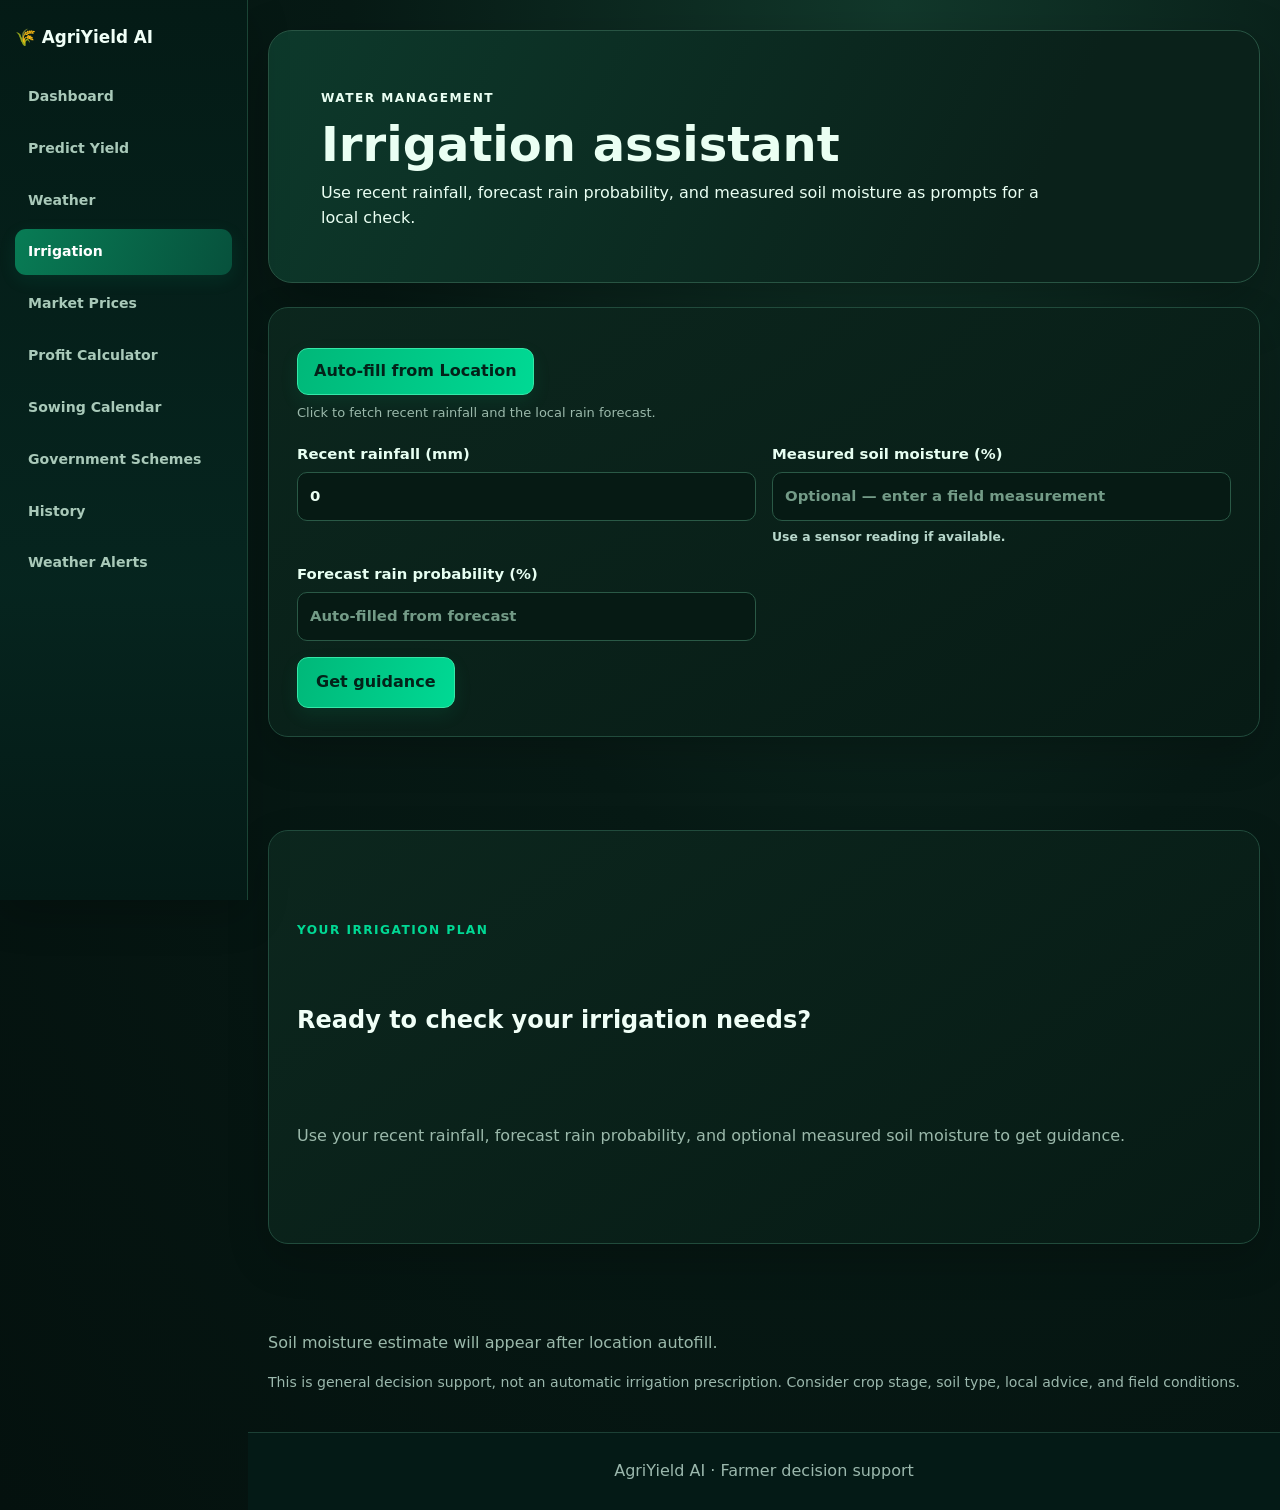
==== commit f9d28fae: "Prepare AgriYield AI for deployment" ====
--- a/frontend/irrigation.html
+++ b/frontend/irrigation.html
@@ -12,7 +12,7 @@
   <link rel="stylesheet" href="assets/css/language.css">
 </head>
 <body>
-  <header class="fy-nav"><a class="fy-brand" href="index.html">🌾 AgriYield AI</a><nav class="main-nav" aria-label="Main navigation"><a href="index.html">Dashboard</a><a href="predict.html">Predict Yield</a><a href="weather.html">Weather</a><a href="irrigation.html" class="active" aria-current="page">Irrigation</a><a href="market.html">Market Prices</a><a href="profit.html">Profit Calculator</a><a href="sowing.html">Sowing Calendar</a><a href="schemes.html">Government Schemes</a><a href="history.html">History</a><a href="weather-alerts.html">Weather Alerts</a><a href="chatbot.html">Agri AI Chatbot</a></nav></header>
+  <header class="fy-nav"><a class="fy-brand" href="index.html">🌾 AgriYield AI</a><nav class="main-nav" aria-label="Main navigation"><a href="index.html">Dashboard</a><a href="predict.html">Predict Yield</a><a href="weather.html">Weather</a><a href="irrigation.html" class="active" aria-current="page">Irrigation</a><a href="market.html">Market Prices</a><a href="profit.html">Profit Calculator</a><a href="sowing.html">Sowing Calendar</a><a href="schemes.html">Government Schemes</a><a href="history.html">History</a><a href="weather-alerts.html">Weather Alerts</a></nav></header>
 
   <main class="fy-container">
     <section class="fy-hero">
